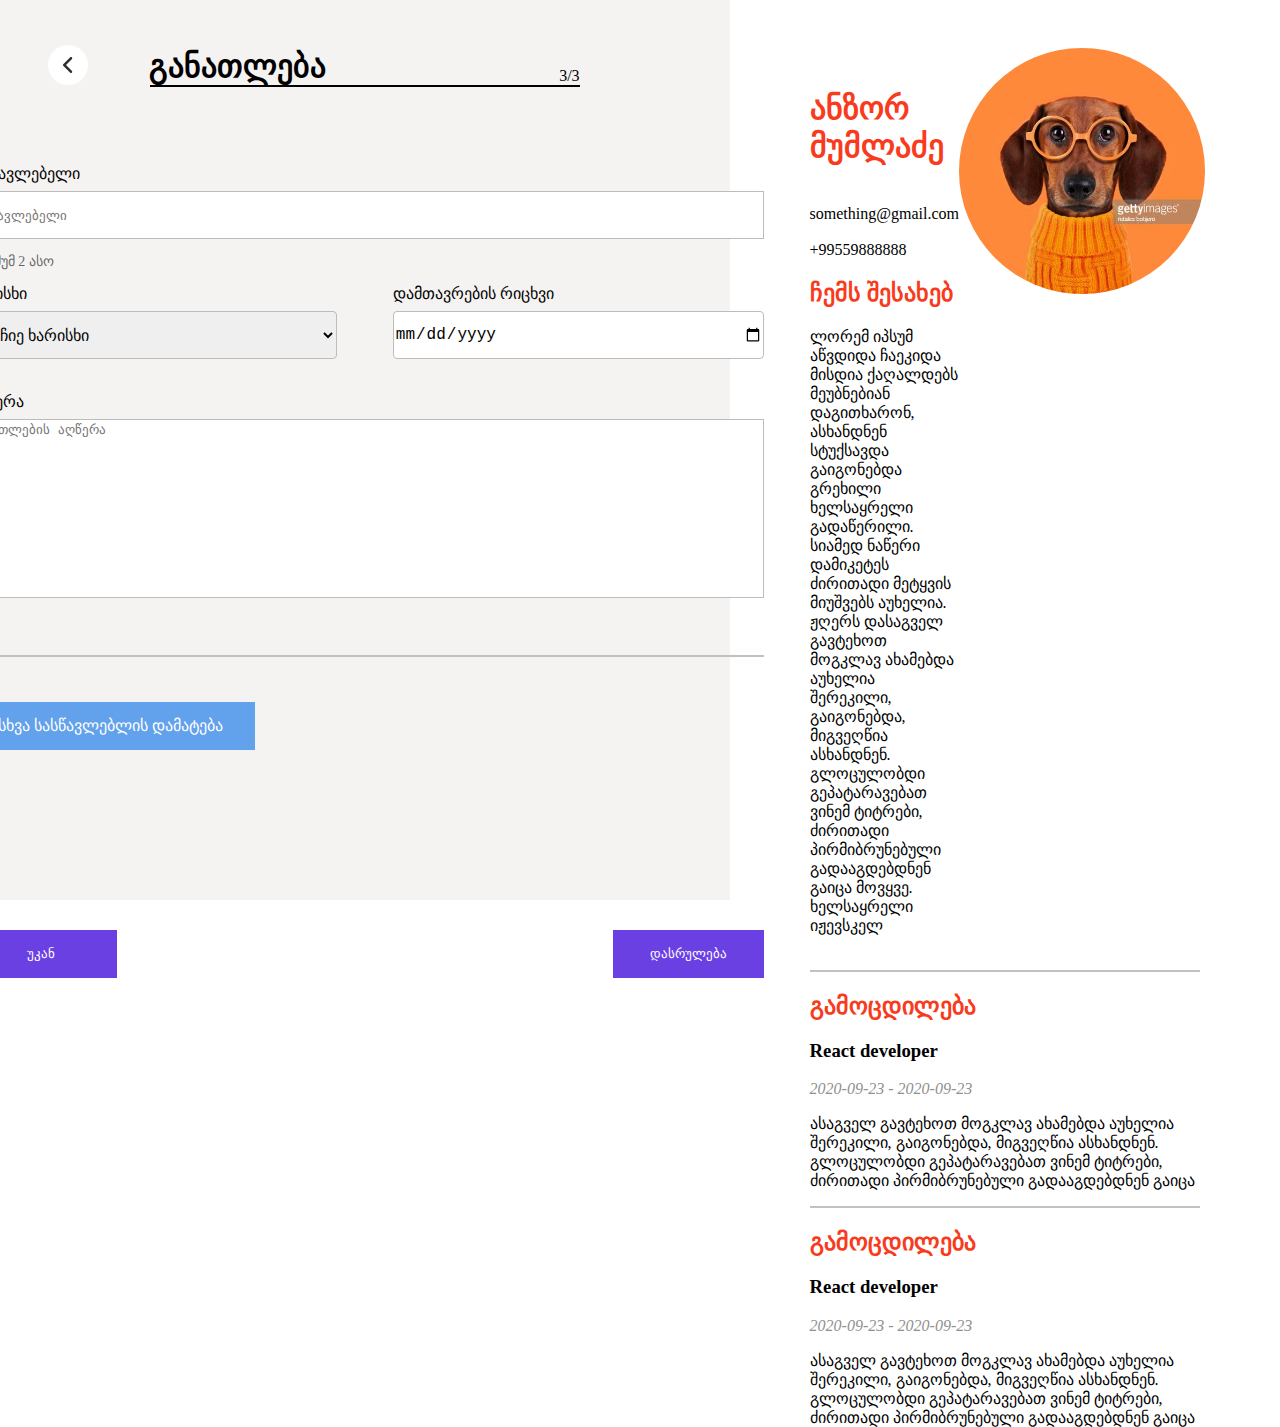
==== education.html @ d868e075 "markup finished for 1920-1080 resolution" ====
<!DOCTYPE html>
<html lang="en">
<head>
    <meta charset="UTF-8">
    <meta http-equiv="X-UA-Compatible" content="IE=edge">
    <meta name="viewport" content="width=device-width, initial-scale=1.0">
    <link rel="stylesheet" href="css/styles.css">
    <title>განათლება</title>
</head>
<body>
    <div class="flexHeight100">
        <div class="leftContainer">
            <div class="section_1">
                <div class="iconBox">
                    <div class="icon" onclick="location.href= 'experience.html'">
                        <img class="arrow" src="images/vector.png" alt="arrow">
                     </div>
                </div>
                <div class="titleBox">
                        <h1> განათლება</h1>
                        <p> 3/3</p>
                </div>
            </div>
            <div class="line2"></div>
            <div class="section_2">
              <div class="width_798px">
                <form action="">
                    <div class="infoInputs">
                        <label class="inputLable" for="school">სასწავლებელი</label><br>
                        <input type="text" id="shcool" name="school" placeholder="სასწავლებელი"><br>
                        <p class="formInfo"> მინიმუმ 2 ასო</p>
                 </div>
                 <div class="spaceBetween">
                    <div class="shortInput">
                        <label for="degree"> ხარისხი</label> <br>
                        <select name="choice"> 
                            <option selected>აირჩიე ხარისხი</option>
                            <option>ივანე ჯავახივილის სახელობის</option>
                            <option >ილიას სახელმწიფო უნივერსიტეტი</option>
                          </select>
                    </div>
                    <div class="shortInput">
                        <label for="date"> დამთავრების რიცხვი</label> <br>
                        <input type="date" name="date" id="date">
                    </div>
                </div>  
                <div class="infoInputs">
                    <label for="aboutMe"> აღწერა</label> <br>
                    <textarea class="textarea2" id="subject" name="subject" placeholder="განათლების აღწერა"></textarea>
            </div>
                    <div class="line3"></div>
                    <div class="addExperience">
                        <p>სხვა სასწავლებლის დამატება</p>
                    </div>
                </form>
                    <div class="next_back">
                        <button class="backButton" onclick="location.href= 'experience.html'">უკან</button>
                       <button class="nextButton" onclick="location.href= '#'">დასრულება</button>
                    </div>
                </div>
            </div>
        </div>
        <div class="resultsContainer">
            <div class="result_section_1">
                <div class="infoResult">
                    <h1> ანზორ მუმლაძე</h1>
                        <div>
                            <img src="\" alt="">
                            <p class="emailResult">  something@gmail.com</p>
                        </div>
                        <div>
                            <img src="" alt="">
                            <p class="phoneResult"> +99559888888</p>
                        </div>
                    
                    <h2> ჩემს შესახებ</h2>
                    <p class="myInfoResult"> ლორემ იპსუმ აწვდიდა ჩაეკიდა მისდია ქაღალდებს მეუბნებიან დაგითხარონ, ასხანდნენ სტუქსავდა გაიგონებდა გრეხილი ხელსაყრელი გადაწერილი. სიამედ ნაწერი დამიკეტეს ძირითადი მეტყვის მიუშვებს აუხელია. ჟღერს დასაგველ გავტეხოთ მოგკლავ ახამებდა აუხელია შერეკილი, გაიგონებდა, მიგვეღწია ასხანდნენ. გლოცულობდი გეპატარავებათ ვინემ ტიტრები, ძირითადი პირმიბრუნებული გადააგდებდნენ გაიცა მოვყვე. ხელსაყრელი იჟევსკელ</p>
                </div>
                    <div class="imageResult">
                         <img class="me" src="images/anzor.jpg" alt="prinsezaa">
                    </div>        
            </div>
            <div class="result_section_2">
                    <div class="line4"></div>
                 <h2>გამოცდილება</h2>
                    <h3> React developer </h3>
                    <h3 class="resultDate"> <em>  2020-09-23 - 2020-09-23</em></h3>
                     <p>ასაგველ გავტეხოთ მოგკლავ ახამებდა აუხელია შერეკილი, გაიგონებდა, მიგვეღწია ასხანდნენ. გლოცულობდი გეპატარავებათ ვინემ ტიტრები, ძირითადი პირმიბრუნებული გადააგდებდნენ გაიცა </p>
                    <div class="line4"></div>
                    <h2>გამოცდილება</h2>
                    <h3> React developer </h3>
                    <h3 class="resultDate"> <em>  2020-09-23 - 2020-09-23</em></h3>
                    <p>ასაგველ გავტეხოთ მოგკლავ ახამებდა აუხელია შერეკილი, გაიგონებდა, მიგვეღწია ასხანდნენ. გლოცულობდი გეპატარავებათ ვინემ ტიტრები, ძირითადი პირმიბრუნებული გადააგდებდნენ გაიცა </p>
                </div>
        </div>
    </div>
</body>
</html>
---- css/styles.css ----
@font-face {
    font-family: myFont;
    src: url(../assets/HelveticaNeue.ttc);
  }
  @media screen and (max-width: 800px) {
    .mainButtonMother {
        width: 220px;
    }
    .mainButton h2{
        padding: 2px;
    }
    .logo {
       width: auto;
    }
   } 

* {
    box-sizing: border-box;
  }
a {
    text-decoration: none;
}

html {
    height: 100%;
    margin: 0;
    font-family: myFont;
}
body {
    height: 100vh;
    margin: 0;
    font-family: myFont;
}

.flexHeight100 {
        display: flex;
        height: 100%;
    }
.container {
    background-image: url(../images/background.png),url(../images/logo2.svg) ;
    height: 100%;
    background-size: cover, 299px;
    background-attachment: fixed, scroll;
    background-repeat: no-repeat;
    background-position-x: center, 65%;
    background-position-y: center, 55%;
}
.logo {
    width: 236px;
    height: 38px;
    margin: 25px 0 0 70px;
}
.line {
    height: 2px;
    width: auto;
    background-color: #1A1A1A; 
    margin:0 70px 0 70px;
}
.button_container {
   display: flex;
   align-items: center;
   justify-content: center;
   text-align: center;
   width: 100%;
   height: 80%;
}
.mainButton {
    position: relative;
    background-color: #1A1A1A;
    width: 464px;
    height: 60px;
    color: white;
    cursor:pointer;
    border-radius: 8px;
}
.mainButtonMother {
    display: flex;
    justify-content: center; 
    align-items: center;
    
}
.mainButton h2 {
    font-size: 20px;
    font-weight: 500;
    font-family: myFont;
    color: white;
}
/* Page N1 */
.leftContainer {
    background-color: #f5f2f2;
    width: 57%;
    min-height: 100%;
    margin: 0;
}
.resultsContainer {
    width: 43%;
    min-height: 100%;
    margin: 0;
}
.section_1 {
    display: flex;
    margin-right: 150px;
}
.icon {
    width: 40px;
    height: 40px;
    margin: 45px 61px 0 48px;
    background-color: white;
    border-radius: 20px;
    display: flex;
    justify-content: center;
    align-items: center;
    cursor: pointer;
}
.iconBox {
    width: 150px;
}
.titleBox {
    display: flex;
    justify-content: space-between;
    max-width: 790px;
    width: 100%;
}
.titleBox h1 {
    align-self:flex-end;
    margin-bottom:0px;
}
.titleBox p {
    align-self:flex-end;
    margin-bottom:0px;
}

.pageTitle {
    font-size: 0.6vw;
    font-style: bold;
    font-family: myFont; 
    margin-right: 650px;
    display: flex;
    align-items: center;
}
.page_counter {
    font-size: 20px;
}

.line2 {
    background-color: black;
    margin:0 150px 0 150px;
    height: 2px;
    width: auto;
    margin:0 150px 0 150px;
}
.formInfo {
    font-size: 14px;
    color: rgba(0, 0, 0, 0.6);
    font-family: myFont;
}
.width_798px {
    width: 798px;
}

.inputLable {
    font-size: 16px;
    font-weight: 500;
    font-family: myFont;
    font-style: bold;
}

.infoInputs input {
    width: 798px;
    height: 48px;
    border: solid #BCBCBC 1px;
    margin-top: 8px;
}
textarea {
    width: 798px;
    height: 103px;
    border: solid #BCBCBC 1px;
    margin-top: 8px;
}
.textarea2 {
    height: 179px;
}
.textarea1 {
    height: 123px;
}
.infoInputs {
    margin-bottom: ;
}
.uploadPic {
    font-size: 16px;
    font-family: myFont;
    font-weight: 500;
}
.picB {
    background-color: #0E80BF;
    text-align: center;
    color: white;
    border-radius: 4px;
    width: 107px;
    height: 27px;
    margin-left: 19px;
    font-size: 14px;   
    display: flex;
    justify-content: center;
    align-items: center;
    cursor:pointer;    
}
.buttonMother {
    display: flex;
    flex-flow: row wrap;
    justify-content: flex-start;    
    align-items: center;

}


.spaceBetween {
    width: 798px;
    display: flex;
    justify-content: space-between;
}
.shortInput input, select {
    width:  371px;
    height: 48px;
    border: solid #BCBCBC 1px;
    border-radius: 4px;
    font-size: 16px;
    font-weight: 500;
    line-height: 21px; 
    margin-top: 8px;
}
.shortInput {
    margin: 0;
}
textarea {
    border: solid #BCBCBC 1px;
    resize:none;
}
.spaceBetween {
    margin-bottom: 33px;
}
.me {
    width: 246px;
    height: 246px;
    border-radius: 50%;
    object-fit: cover;

}
.infoResult {
    margin: 68px 0 0 80px;
}
.infoResult h1,h2 {
    color: #F93B1D;
}
.imageResult {
    margin: 48px 75px 0 0;
}
.emailResult {
    margin: 0;
    padding: 0;
}
.phoneResult {
    margin: 0;
    padding: 0;
}
/* Page_2 styles */

.test {
    display: flex;
    justify-content: space-between;

}
.test1, .test2 {
    margin: 0 150px 0 150px;
    display: inline-block;
    max-width: 348px;

}
.test1 input {
    width: 100%;
    height: 48px;
    border: solid #BCBCBC 1px;
    border-radius: 4px;
    margin-top: 8px;
    font-size: 16px;
    font-weight: 500;
    line-height: 21px;
}
.test2 input {
    width: 100%;
    height: 48px;
    border: solid #BCBCBC 1px;
    border-radius: 4px;
    margin-top: 8px;
    font-size: 16px;
    font-weight: 500;
    line-height: 21px;
}
.line3 {
    background-color: #C1C1C1;
    height: 2px;
    width: auto;
    margin: 53px 0 45px 0;
}
.next_back {
    display: flex;
    justify-content: space-between;
    cursor: pointer;
    margin-top: 180px;

}
.backButton, .nextButton {
    background-color: #6B40E3;
    width: 151px;
    height: 48px;
    color: white;
    font-family: myFont;
    cursor:pointer; 
    display: flex;
    align-items: center;
    justify-content: center;
    border: none;
}
.nextButton1 {
    background-color: #6B40E3;
    width: 151px;
    height: 48px;
    color: white;
    font-family: myFont;
    display: flex;
    justify-content: center;
    align-items: center;
    cursor:pointer; 
    float: right;
    border: none;
    margin-top: 174px;
}
.addExperience {
    background-color: #62A1EB;
    width: 289px;
    height: 48px;
    font-size: 16px;
    padding: 14px;
    line-height: 20px;
    font-weight: 500;
    color: white;
    cursor:pointer; 
    display: flex;
    align-items: center;
    justify-content: center;
}
.result_section_1 {
    display: flex;
}
.line4 {
    background-color: #C1C1C1;
    height: 2px;
    width: auto;
}
.result_section_2 {
    margin: 19px 80px 0 80px;
}
.result_section_2 h2 {
    color: #F93B1D;
}
.resultDate {
    color: #909090;
    font-size: 16px;
    font-weight: 400;
}
.section_2 {
    display: flex;
    justify-content: center;
    margin-top: 77px;
}
.email_icon {
    width: 16px;
    color: gray;
    margin-right: 11px;
}
.phone_icon {
    width: 16px;
    margin-right: 11px;
 }
.displayFlex {
    display: flex;
}
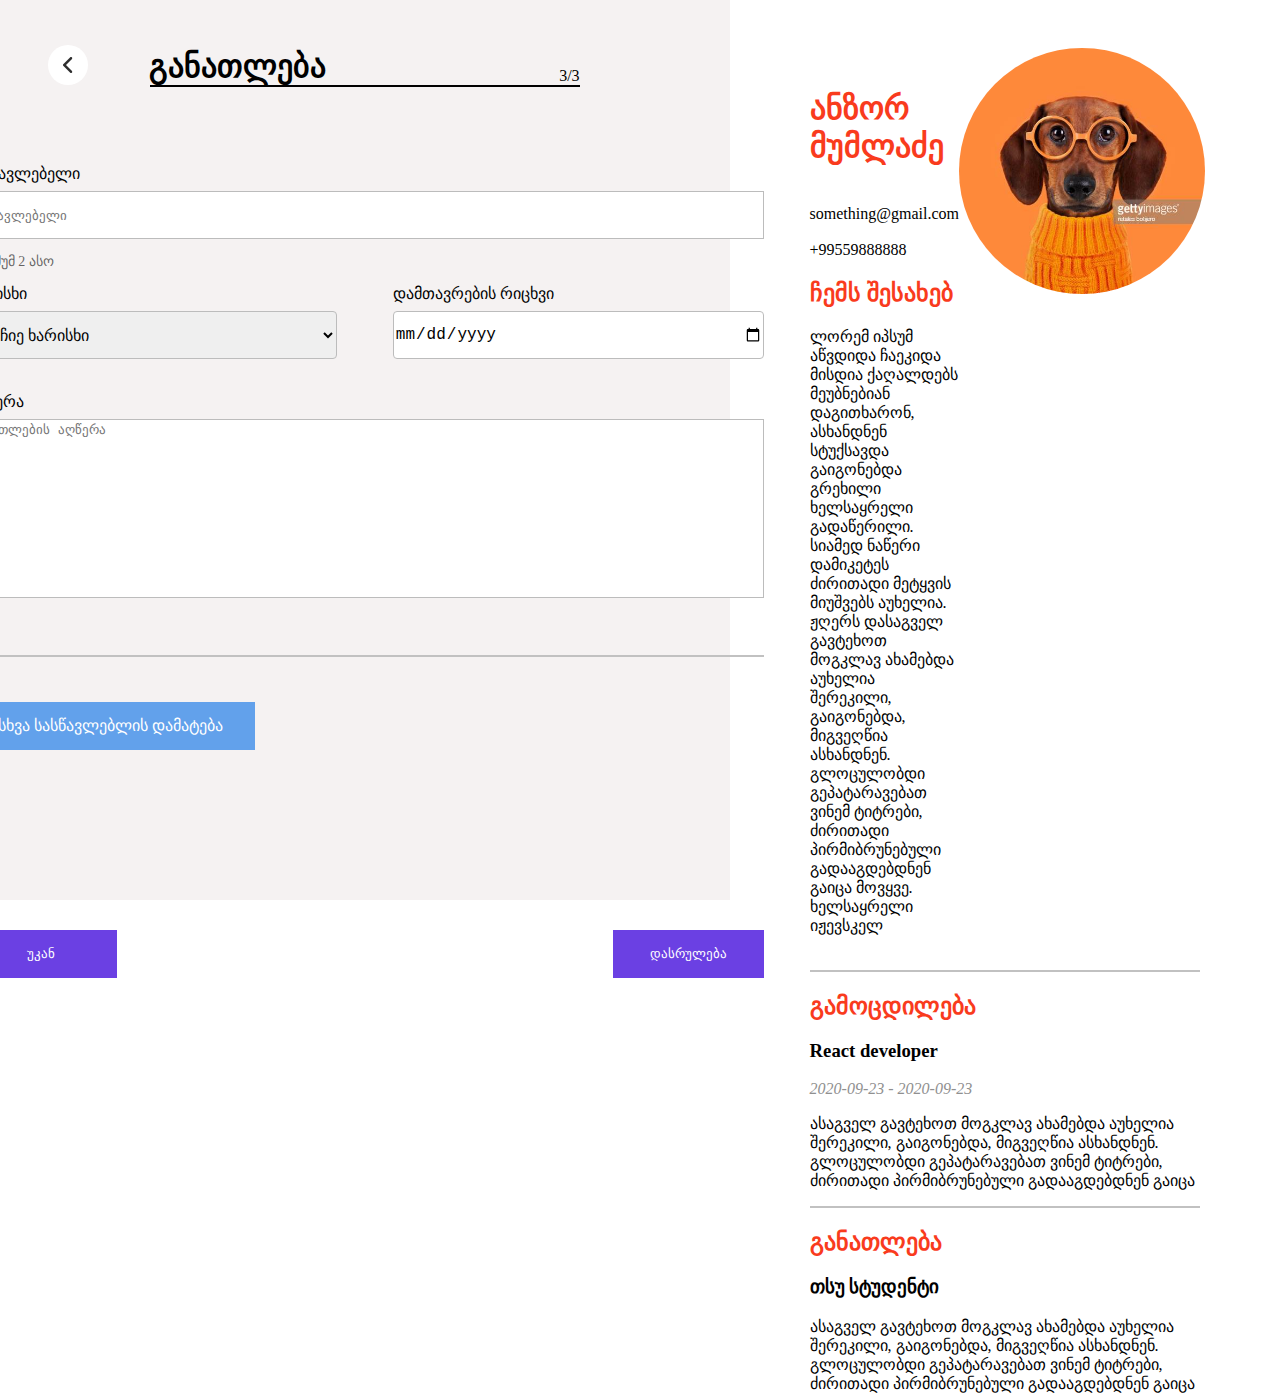
==== commit aafec7ef: "Input validations added. In progress" ====
--- a/education.html
+++ b/education.html
@@ -6,13 +6,14 @@
     <meta name="viewport" content="width=device-width, initial-scale=1.0">
     <link rel="stylesheet" href="css/styles.css">
     <title>განათლება</title>
+    <script src="script.js"></script>
 </head>
 <body>
     <div class="flexHeight100">
         <div class="leftContainer">
             <div class="section_1">
                 <div class="iconBox">
-                    <div class="icon" onclick="location.href= 'experience.html'">
+                    <div class="icon" onclick="location.href= 'index.html'">
                         <img class="arrow" src="images/vector.png" alt="arrow">
                      </div>
                 </div>
@@ -26,37 +27,41 @@
               <div class="width_798px">
                 <form action="">
                     <div class="infoInputs">
-                        <label class="inputLable" for="school">სასწავლებელი</label><br>
-                        <input type="text" id="shcool" name="school" placeholder="სასწავლებელი"><br>
+                        <label class="inputLable" for="university">სასწავლებელი</label><br>
+                        <input onkeyup="handleInput(this,'university')" type="text" id="university" name="university" placeholder="სასწავლებელი"><br>
+                        <img class="errorSign" src="images/error.svg" alt="">
                         <p class="formInfo"> მინიმუმ 2 ასო</p>
                  </div>
                  <div class="spaceBetween">
                     <div class="shortInput">
                         <label for="degree"> ხარისხი</label> <br>
-                        <select name="choice"> 
-                            <option selected>აირჩიე ხარისხი</option>
-                            <option>ივანე ჯავახივილის სახელობის</option>
-                            <option >ილიას სახელმწიფო უნივერსიტეტი</option>
+                        <select onchange="handleInput(this,'degree')" required name="degree" id="degree"> 
+                            <option  selected value="">აირჩიე ხარისხი</option>
+                            <option value="თსუ">მაგისტრი </option>
+                            <option value="ილიაუნი">დოქტორი</option>
+                            <option value="ილიაუნი">ბაკალავრი</option>
                           </select>
                     </div>
                     <div class="shortInput">
                         <label for="date"> დამთავრების რიცხვი</label> <br>
-                        <input type="date" name="date" id="date">
+                        <input onchange="handleInput(this,'date')" type="date" name="date" id="date">
                     </div>
                 </div>  
                 <div class="infoInputs">
-                    <label for="aboutMe"> აღწერა</label> <br>
-                    <textarea class="textarea2" id="subject" name="subject" placeholder="განათლების აღწერა"></textarea>
+                    <label for="details"> აღწერა</label> <br>
+                    <textarea onkeyup="handleInput(this,'details')" class="textarea2" id="details" name="details" placeholder="განათლების აღწერა"></textarea>
+                    <img class="errorSign" src="images/error.svg" alt="">
             </div>
                     <div class="line3"></div>
                     <div class="addExperience">
                         <p>სხვა სასწავლებლის დამატება</p>
                     </div>
+                    <div class="navigation-button">
+                        <button type="button" class="backButton" onclick="location.href= 'experience.html'">უკან</button>
+                       <button class="nextButton" onclick="saveEducation()">დასრულება</button>
+                    </div>
                 </form>
-                    <div class="next_back">
-                        <button class="backButton" onclick="location.href= 'experience.html'">უკან</button>
-                       <button class="nextButton" onclick="location.href= '#'">დასრულება</button>
-                    </div>
+                    
                 </div>
             </div>
         </div>
@@ -87,10 +92,13 @@
                     <h3 class="resultDate"> <em>  2020-09-23 - 2020-09-23</em></h3>
                      <p>ასაგველ გავტეხოთ მოგკლავ ახამებდა აუხელია შერეკილი, გაიგონებდა, მიგვეღწია ასხანდნენ. გლოცულობდი გეპატარავებათ ვინემ ტიტრები, ძირითადი პირმიბრუნებული გადააგდებდნენ გაიცა </p>
                     <div class="line4"></div>
-                    <h2>გამოცდილება</h2>
-                    <h3> React developer </h3>
-                    <h3 class="resultDate"> <em>  2020-09-23 - 2020-09-23</em></h3>
-                    <p>ასაგველ გავტეხოთ მოგკლავ ახამებდა აუხელია შერეკილი, გაიგონებდა, მიგვეღწია ასხანდნენ. გლოცულობდი გეპატარავებათ ვინემ ტიტრები, ძირითადი პირმიბრუნებული გადააგდებდნენ გაიცა </p>
+                    <h2>განათლება</h2>
+                    <h3> 
+                        <span id="universityResult"> თსუ</span>
+                        <span id="degreeResult"> სტუდენტი</span>
+                    </h3>
+                   <span id="dateResult"></span>
+                    <p id="detailsResult">ასაგველ გავტეხოთ მოგკლავ ახამებდა აუხელია შერეკილი, გაიგონებდა, მიგვეღწია ასხანდნენ. გლოცულობდი გეპატარავებათ ვინემ ტიტრები, ძირითადი პირმიბრუნებული გადააგდებდნენ გაიცა </p>
                 </div>
         </div>
     </div>
--- a/css/styles.css
+++ b/css/styles.css
@@ -228,6 +228,7 @@
     font-weight: 500;
     line-height: 21px; 
     margin-top: 8px;
+    display: inline-block;
 }
 .shortInput {
     margin: 0;
@@ -302,7 +303,7 @@
     width: auto;
     margin: 53px 0 45px 0;
 }
-.next_back {
+.navigation-button {
     display: flex;
     justify-content: space-between;
     cursor: pointer;
@@ -351,6 +352,7 @@
 }
 .result_section_1 {
     display: flex;
+    justify-content: space-between;
 }
 .line4 {
     background-color: #C1C1C1;
@@ -385,3 +387,35 @@
 .displayFlex {
     display: flex;
 }
+.validation-error input {
+    border:2px red solid;
+}
+.validation-error {
+    color: red;
+}
+.validation-done {
+    color: black;
+}
+.errorSign {
+    display: none;
+    width: 21px;
+    float: right;
+    vertical-align: middle;
+    border: green solid 1px;
+}
+.mari {
+    border: solid 1px yellow;
+    display: inline-block;
+}
+.validation-error .errorSign {
+    display: block;
+}
+.validation-done input{
+    border: 2px lightgreen solid;
+}
+.validation-error textarea{
+    border: red solid 2px;
+}
+.validation-done textarea {
+    border: lightgreen solid 2px;
+}
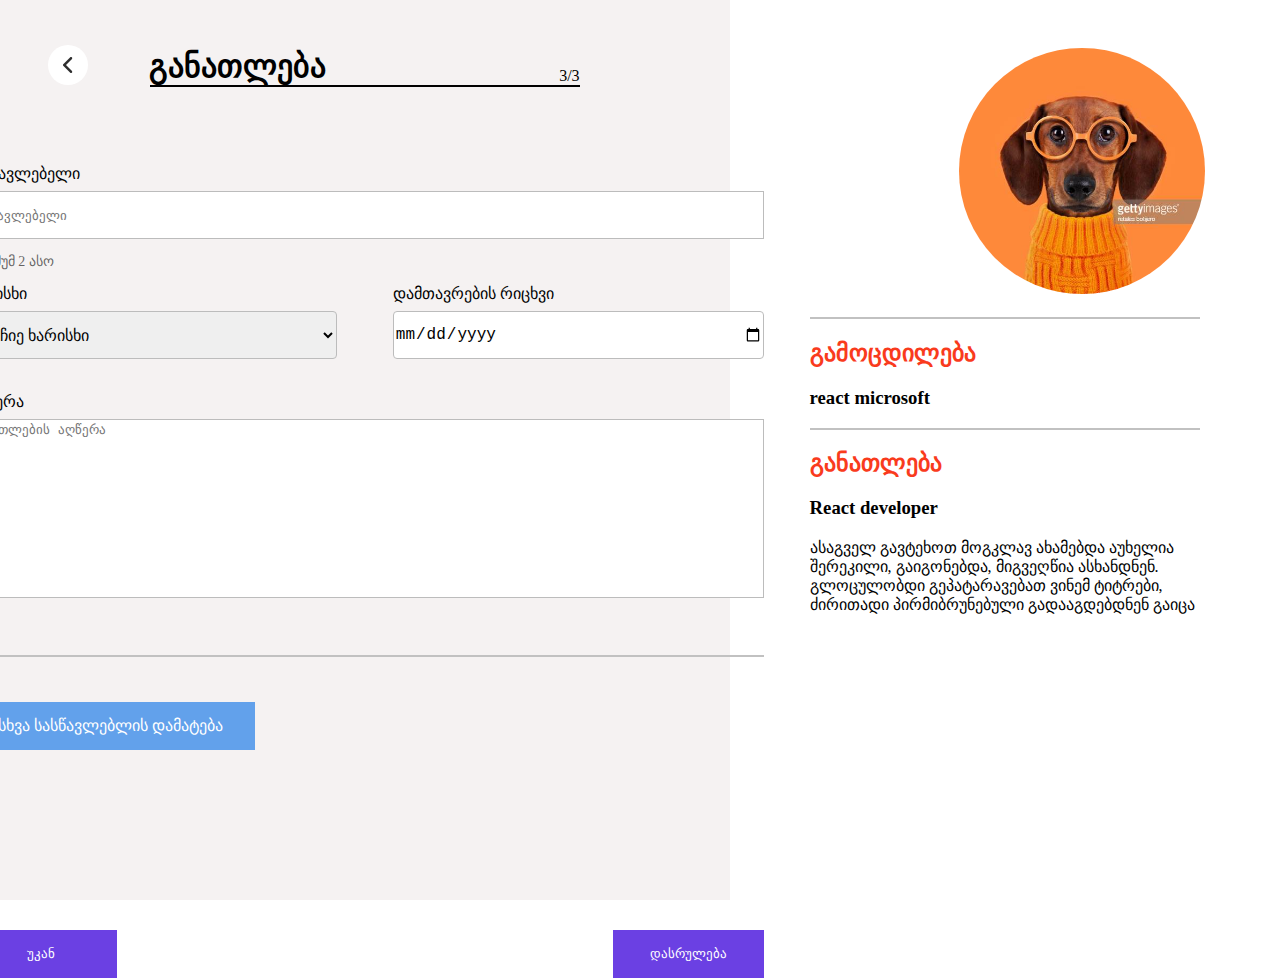
==== commit e1c8eab8: "Info added to Localstorage" ====
--- a/education.html
+++ b/education.html
@@ -35,11 +35,11 @@
                  <div class="spaceBetween">
                     <div class="shortInput">
                         <label for="degree"> ხარისხი</label> <br>
-                        <select onchange="handleInput(this,'degree')" required name="degree" id="degree"> 
+                        <select onchange="handleInput(this,'degree')" name="degree" id="degree"> 
                             <option  selected value="">აირჩიე ხარისხი</option>
-                            <option value="თსუ">მაგისტრი </option>
-                            <option value="ილიაუნი">დოქტორი</option>
-                            <option value="ილიაუნი">ბაკალავრი</option>
+                            <option value="Master">მაგისტრი </option>
+                            <option value="Doctor">დოქტორი</option>
+                            <option value="Bachelor">ბაკალავრი</option>
                           </select>
                     </div>
                     <div class="shortInput">
@@ -58,7 +58,7 @@
                     </div>
                     <div class="navigation-button">
                         <button type="button" class="backButton" onclick="location.href= 'experience.html'">უკან</button>
-                       <button class="nextButton" onclick="saveEducation()">დასრულება</button>
+                       <button type="button" class="nextButton" onclick="saveEducation()">დასრულება</button>
                     </div>
                 </form>
                     
@@ -68,34 +68,44 @@
         <div class="resultsContainer">
             <div class="result_section_1">
                 <div class="infoResult">
-                    <h1> ანზორ მუმლაძე</h1>
+                    <h1>
+                        <span id="nameResult"></span> 
+                        <span id="surnameResult"></span>
+                    </h1>
                         <div>
                             <img src="\" alt="">
-                            <p class="emailResult">  something@gmail.com</p>
+                            <p id="emailResult" class="emailResult"> </p>
                         </div>
                         <div>
                             <img src="" alt="">
-                            <p class="phoneResult"> +99559888888</p>
+                            <p id="telResult" class="phoneResult"></p>
                         </div>
-                    
-                    <h2> ჩემს შესახებ</h2>
-                    <p class="myInfoResult"> ლორემ იპსუმ აწვდიდა ჩაეკიდა მისდია ქაღალდებს მეუბნებიან დაგითხარონ, ასხანდნენ სტუქსავდა გაიგონებდა გრეხილი ხელსაყრელი გადაწერილი. სიამედ ნაწერი დამიკეტეს ძირითადი მეტყვის მიუშვებს აუხელია. ჟღერს დასაგველ გავტეხოთ მოგკლავ ახამებდა აუხელია შერეკილი, გაიგონებდა, მიგვეღწია ასხანდნენ. გლოცულობდი გეპატარავებათ ვინემ ტიტრები, ძირითადი პირმიბრუნებული გადააგდებდნენ გაიცა მოვყვე. ხელსაყრელი იჟევსკელ</p>
+                        <h2 class="aboutMeTiTle"> ჩემს შესახებ</h2>
+                        <p id="aboutMeResult" > </p>
                 </div>
                     <div class="imageResult">
                          <img class="me" src="images/anzor.jpg" alt="prinsezaa">
-                    </div>        
+                    </div>               
             </div>
             <div class="result_section_2">
                     <div class="line4"></div>
                  <h2>გამოცდილება</h2>
-                    <h3> React developer </h3>
-                    <h3 class="resultDate"> <em>  2020-09-23 - 2020-09-23</em></h3>
-                     <p>ასაგველ გავტეხოთ მოგკლავ ახამებდა აუხელია შერეკილი, გაიგონებდა, მიგვეღწია ასხანდნენ. გლოცულობდი გეპატარავებათ ვინემ ტიტრები, ძირითადი პირმიბრუნებული გადააგდებდნენ გაიცა </p>
+                    <h3> 
+                        <span id="positionResult"> react</span>
+                        <span id="companyResult"> microsoft</span>
+                    </h3>
+                    <h3> 
+                        <span> <em id="startResult"></em> </span>
+                        <span> <em id="endResult"></em> </span>
+                    </h3>
+                     <p id="descriptionResult"> </p>
                     <div class="line4"></div>
                     <h2>განათლება</h2>
+                    <h3> React developer </h3>
+                    <p></p>
                     <h3> 
-                        <span id="universityResult"> თსუ</span>
-                        <span id="degreeResult"> სტუდენტი</span>
+                        <span id="universityResult"> </span>
+                        <span id="degreeResult"> </span>
                     </h3>
                    <span id="dateResult"></span>
                     <p id="detailsResult">ასაგველ გავტეხოთ მოგკლავ ახამებდა აუხელია შერეკილი, გაიგონებდა, მიგვეღწია ასხანდნენ. გლოცულობდი გეპატარავებათ ვინემ ტიტრები, ძირითადი პირმიბრუნებული გადააგდებდნენ გაიცა </p>
--- a/css/styles.css
+++ b/css/styles.css
@@ -170,6 +170,7 @@
     height: 48px;
     border: solid #BCBCBC 1px;
     margin-top: 8px;
+    display: inline-block;
 }
 textarea {
     width: 798px;
@@ -183,8 +184,9 @@
 .textarea1 {
     height: 123px;
 }
-.infoInputs {
-    margin-bottom: ;
+.infoInputss {
+    margin-bottom: 30px;
+    display: inline-block;
 }
 .uploadPic {
     font-size: 16px;
@@ -212,8 +214,6 @@
     align-items: center;
 
 }
-
-
 .spaceBetween {
     width: 798px;
     display: flex;
@@ -397,18 +397,17 @@
     color: black;
 }
 .errorSign {
-    display: none;
     width: 21px;
     float: right;
     vertical-align: middle;
-    border: green solid 1px;
-}
-.mari {
-    border: solid 1px yellow;
+    visibility: hidden;
+}
+.middle {
     display: inline-block;
+    vertical-align: middle;
 }
 .validation-error .errorSign {
-    display: block;
+    visibility: visible;
 }
 .validation-done input{
     border: 2px lightgreen solid;
@@ -419,3 +418,15 @@
 .validation-done textarea {
     border: lightgreen solid 2px;
 }
+.aboutMeTiTle {
+    display: none;
+}
+.title-result .aboutMeTiTle {
+    display: block;
+}
+.validation-done select{
+    border: 2px lightgreen solid;
+}
+.validation-error select{
+    border: red solid 2px;
+}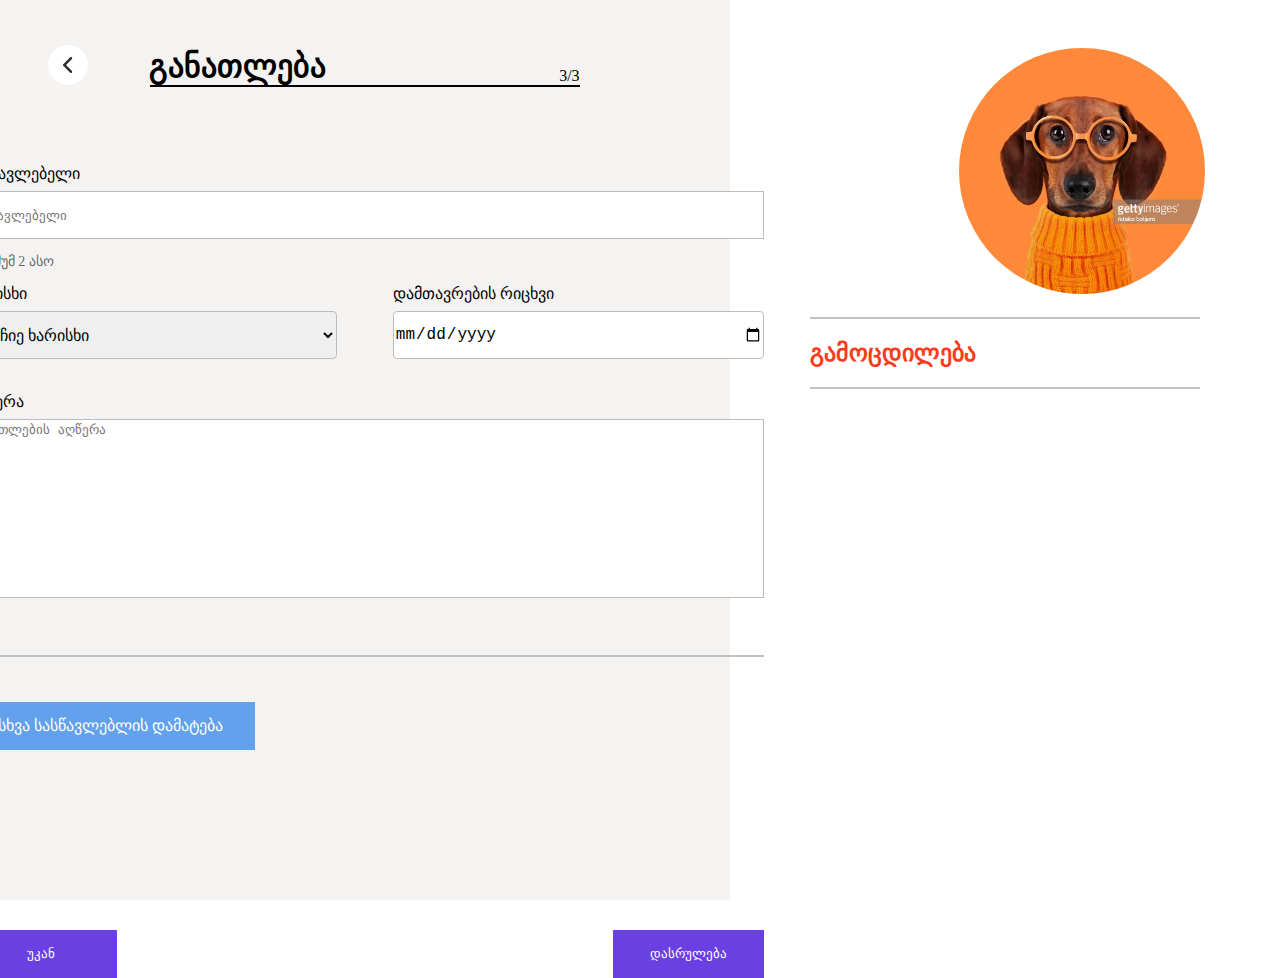
==== commit 25193dc6: "validation added to date fields" ====
--- a/education.html
+++ b/education.html
@@ -91,8 +91,8 @@
                     <div class="line4"></div>
                  <h2>გამოცდილება</h2>
                     <h3> 
-                        <span id="positionResult"> react</span>
-                        <span id="companyResult"> microsoft</span>
+                        <span id="positionResult"> </span>
+                        <span id="companyResult"> </span>
                     </h3>
                     <h3> 
                         <span> <em id="startResult"></em> </span>
@@ -100,15 +100,15 @@
                     </h3>
                      <p id="descriptionResult"> </p>
                     <div class="line4"></div>
-                    <h2>განათლება</h2>
-                    <h3> React developer </h3>
+                    <h2></h2>
+                    <h3> </h3>
                     <p></p>
                     <h3> 
                         <span id="universityResult"> </span>
                         <span id="degreeResult"> </span>
                     </h3>
                    <span id="dateResult"></span>
-                    <p id="detailsResult">ასაგველ გავტეხოთ მოგკლავ ახამებდა აუხელია შერეკილი, გაიგონებდა, მიგვეღწია ასხანდნენ. გლოცულობდი გეპატარავებათ ვინემ ტიტრები, ძირითადი პირმიბრუნებული გადააგდებდნენ გაიცა </p>
+                    <p id="detailsResult"> </p>
                 </div>
         </div>
     </div>
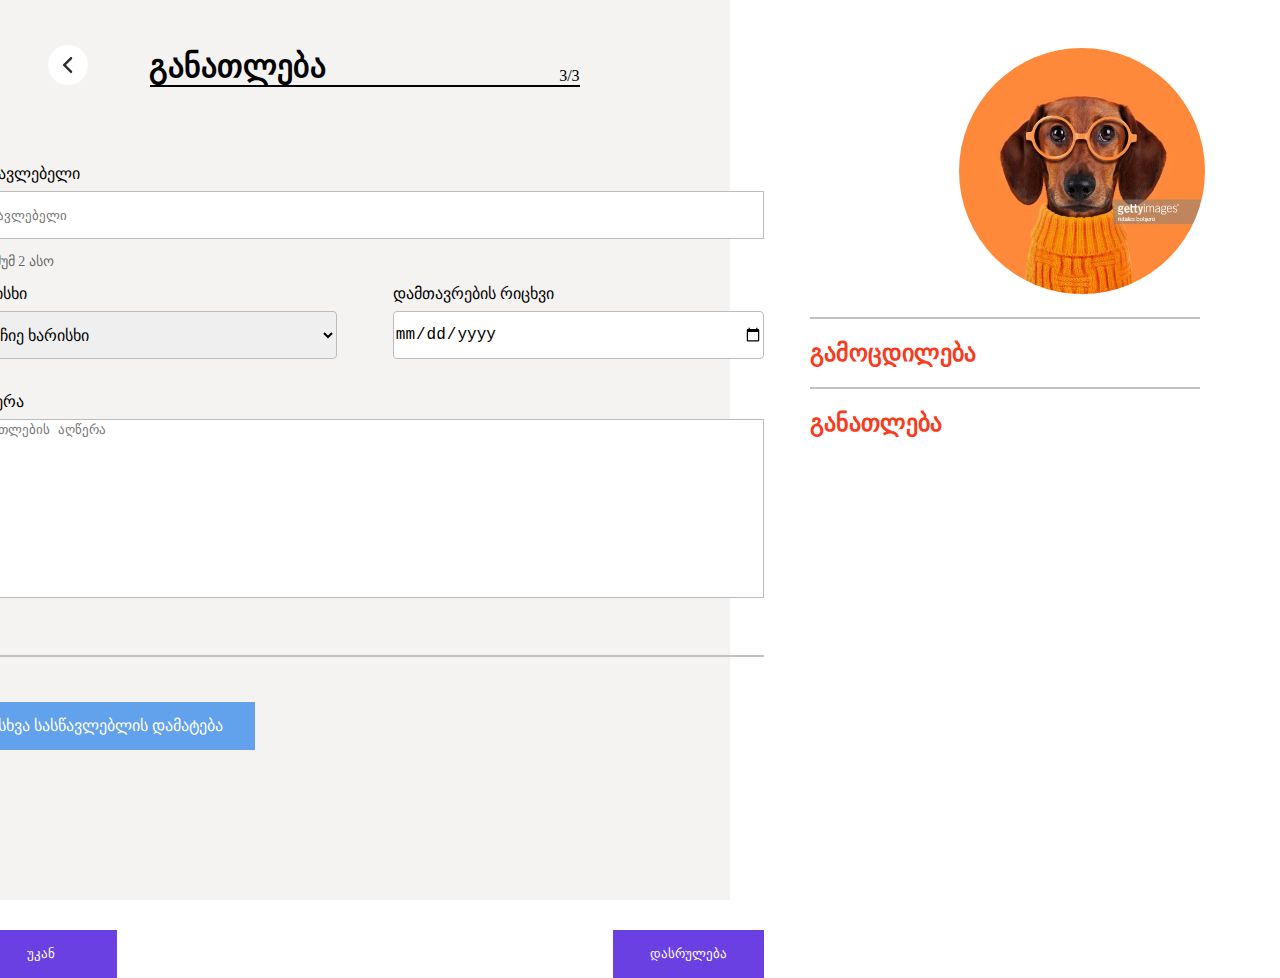
==== commit 3ee78a0b: ""Add new university" first input created" ====
--- a/education.html
+++ b/education.html
@@ -26,7 +26,7 @@
             <div class="section_2">
               <div class="width_798px">
                 <form action="">
-                    <div class="infoInputs">
+                    <div id="test" class="infoInputs">
                         <label class="inputLable" for="university">სასწავლებელი</label><br>
                         <input onkeyup="handleInput(this,'university')" type="text" id="university" name="university" placeholder="სასწავლებელი"><br>
                         <img class="errorSign" src="images/error.svg" alt="">
@@ -54,11 +54,11 @@
             </div>
                     <div class="line3"></div>
                     <div class="addExperience">
-                        <p>სხვა სასწავლებლის დამატება</p>
+                    <button class="decorationNone" onclick="addInputs()" type="button">სხვა სასწავლებლის დამატება</button>
                     </div>
                     <div class="navigation-button">
-                        <button type="button" class="backButton" onclick="location.href= 'experience.html'">უკან</button>
-                       <button type="button" class="nextButton" onclick="saveEducation()">დასრულება</button>
+                        <button type="button" class="backButton" >უკან</button>
+                       <button type="button" onclick="saveEducation()" class="nextButton" >დასრულება</button>
                     </div>
                 </form>
                     
@@ -100,7 +100,7 @@
                     </h3>
                      <p id="descriptionResult"> </p>
                     <div class="line4"></div>
-                    <h2></h2>
+                    <h2>განათლება</h2>
                     <h3> </h3>
                     <p></p>
                     <h3> 
--- a/css/styles.css
+++ b/css/styles.css
@@ -231,7 +231,7 @@
     display: inline-block;
 }
 .shortInput {
-    margin: 0;
+    margin: 0px;
 }
 textarea {
     border: solid #BCBCBC 1px;
@@ -409,24 +409,28 @@
 .validation-error .errorSign {
     visibility: visible;
 }
+.validation-error textarea{
+    border: red solid 2px;
+}
+.validation-done textarea {
+    border: lightgreen solid 2px;
+}
+.validation-done select{
+    border: 2px lightgreen solid;
+}
 .validation-done input{
     border: 2px lightgreen solid;
 }
-.validation-error textarea{
-    border: red solid 2px;
-}
-.validation-done textarea {
-    border: lightgreen solid 2px;
-}
 .aboutMeTiTle {
     display: none;
 }
 .title-result .aboutMeTiTle {
     display: block;
 }
-.validation-done select{
-    border: 2px lightgreen solid;
-}
+
 .validation-error select{
     border: red solid 2px;
+}
+.decorationNone {
+    all: unset;
 }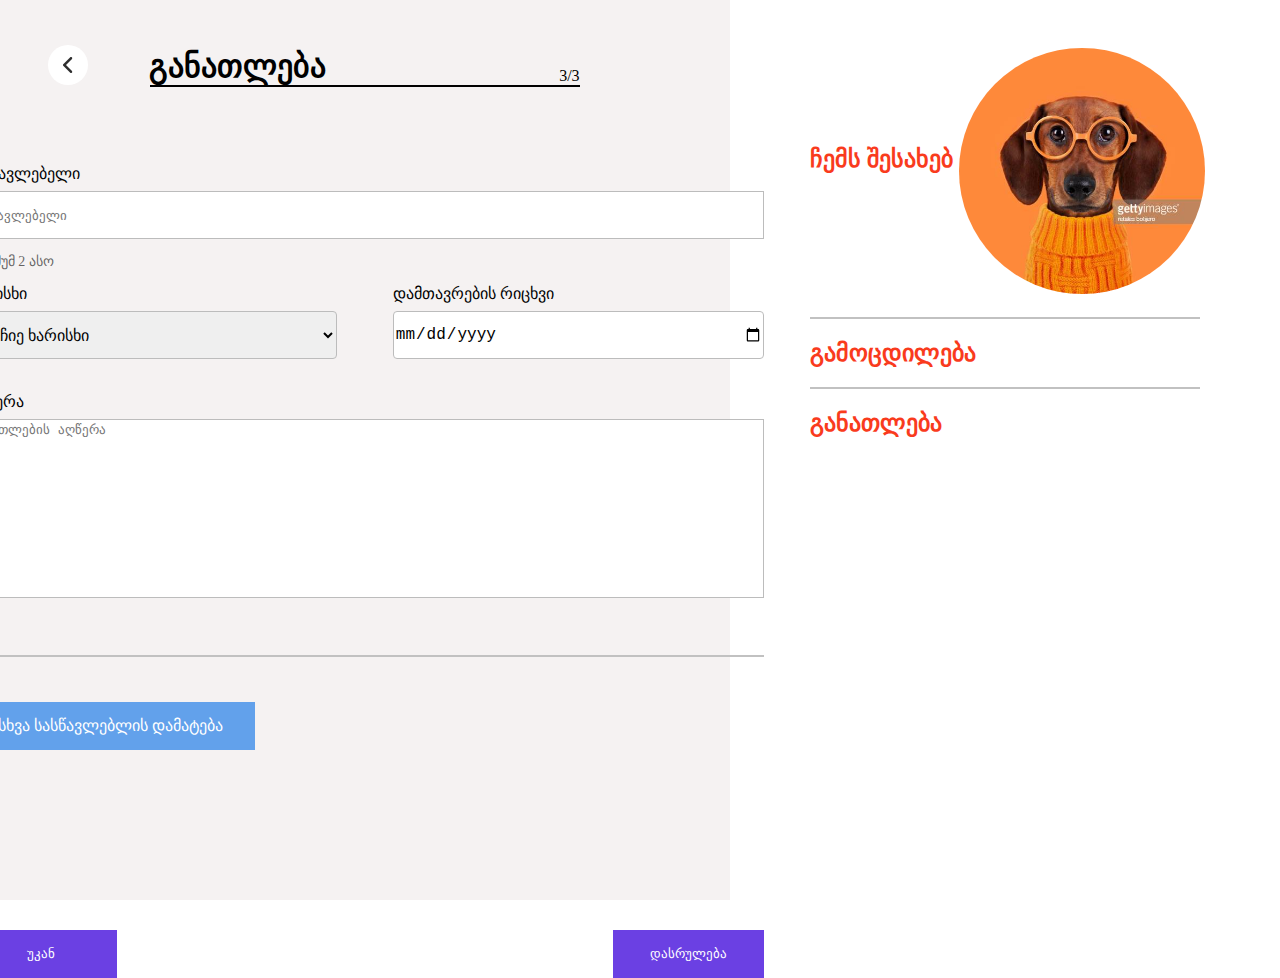
==== commit 46a50b83: "all pages info merged in localstorage" ====
--- a/education.html
+++ b/education.html
@@ -26,7 +26,7 @@
             <div class="section_2">
               <div class="width_798px">
                 <form action="">
-                    <div id="test" class="infoInputs">
+                    <div id="addInput" class="infoInputs">
                         <label class="inputLable" for="university">სასწავლებელი</label><br>
                         <input onkeyup="handleInput(this,'university')" type="text" id="university" name="university" placeholder="სასწავლებელი"><br>
                         <img class="errorSign" src="images/error.svg" alt="">
--- a/css/styles.css
+++ b/css/styles.css
@@ -421,16 +421,9 @@
 .validation-done input{
     border: 2px lightgreen solid;
 }
-.aboutMeTiTle {
-    display: none;
-}
-.title-result .aboutMeTiTle {
-    display: block;
-}
-
 .validation-error select{
     border: red solid 2px;
 }
 .decorationNone {
     all: unset;
-}+}
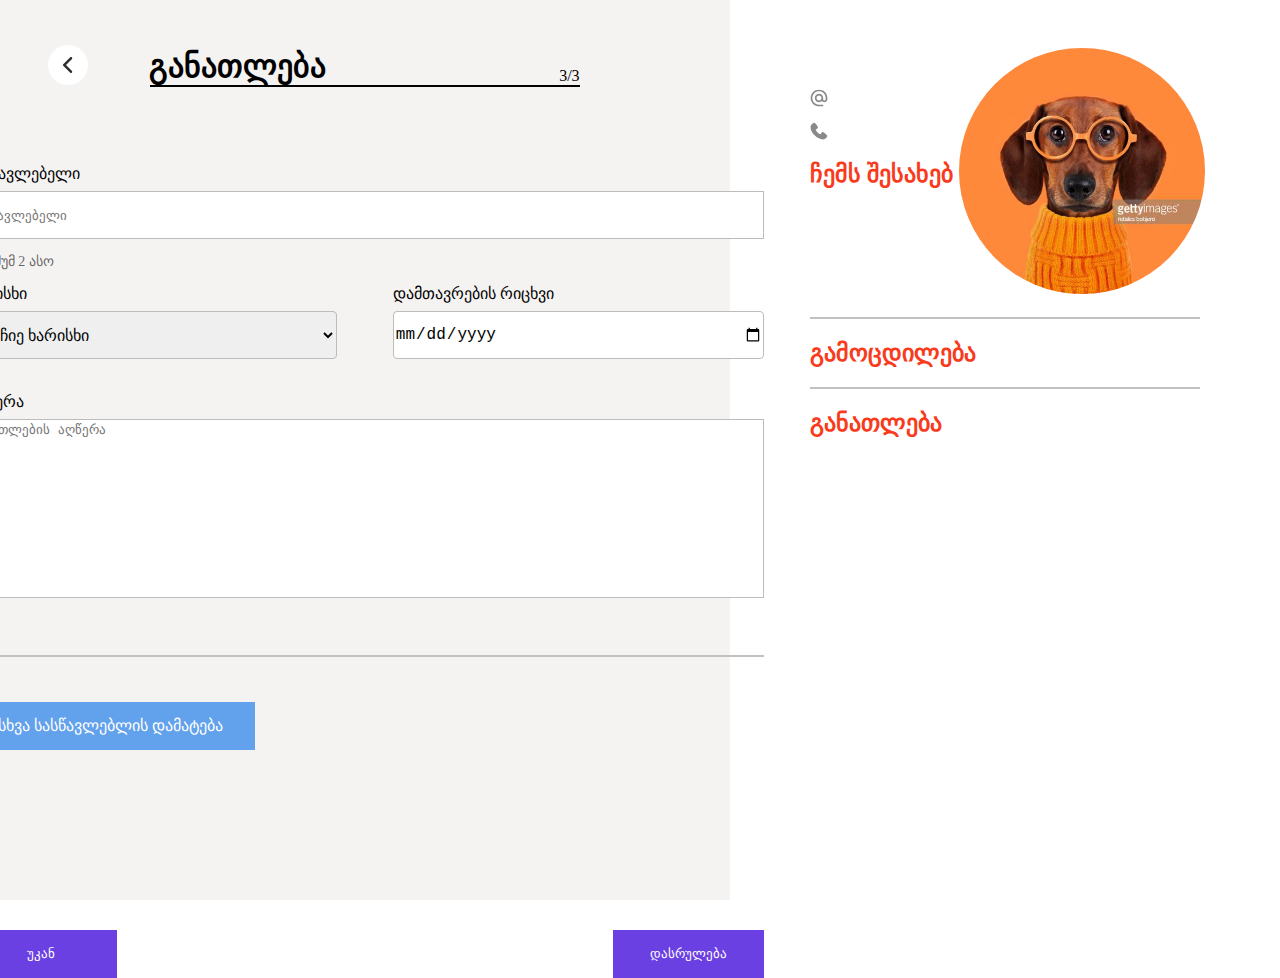
==== commit 3d94ec21: "Some styling added to the mobile/email icons." ====
--- a/education.html
+++ b/education.html
@@ -54,7 +54,7 @@
             </div>
                     <div class="line3"></div>
                     <div class="addExperience">
-                    <button class="decorationNone" onclick="addInputs()" type="button">სხვა სასწავლებლის დამატება</button>
+                    <button class="decorationNone" onclick="addUni()" type="button">სხვა სასწავლებლის დამატება</button>
                     </div>
                     <div class="navigation-button">
                         <button type="button" class="backButton" >უკან</button>
@@ -72,12 +72,12 @@
                         <span id="nameResult"></span> 
                         <span id="surnameResult"></span>
                     </h1>
-                        <div>
-                            <img src="\" alt="">
+                        <div class="mailIcon">
+                            <img src="images/mail.svg" alt="email">
                             <p id="emailResult" class="emailResult"> </p>
                         </div>
-                        <div>
-                            <img src="" alt="">
+                        <div class="phoneIcon">
+                            <img src="images/phone.svg" alt="phone">
                             <p id="telResult" class="phoneResult"></p>
                         </div>
                         <h2 class="aboutMeTiTle"> ჩემს შესახებ</h2>
--- a/css/styles.css
+++ b/css/styles.css
@@ -427,3 +427,16 @@
 .decorationNone {
     all: unset;
 }
+.mailIcon {
+    display: flex;
+    margin-bottom: 15px;
+}
+.mailIcon img {
+    margin-right: 10px;
+}
+.phoneIcon {
+    display: flex;
+}
+.phoneIcon img {
+    margin-right: 10px;
+}